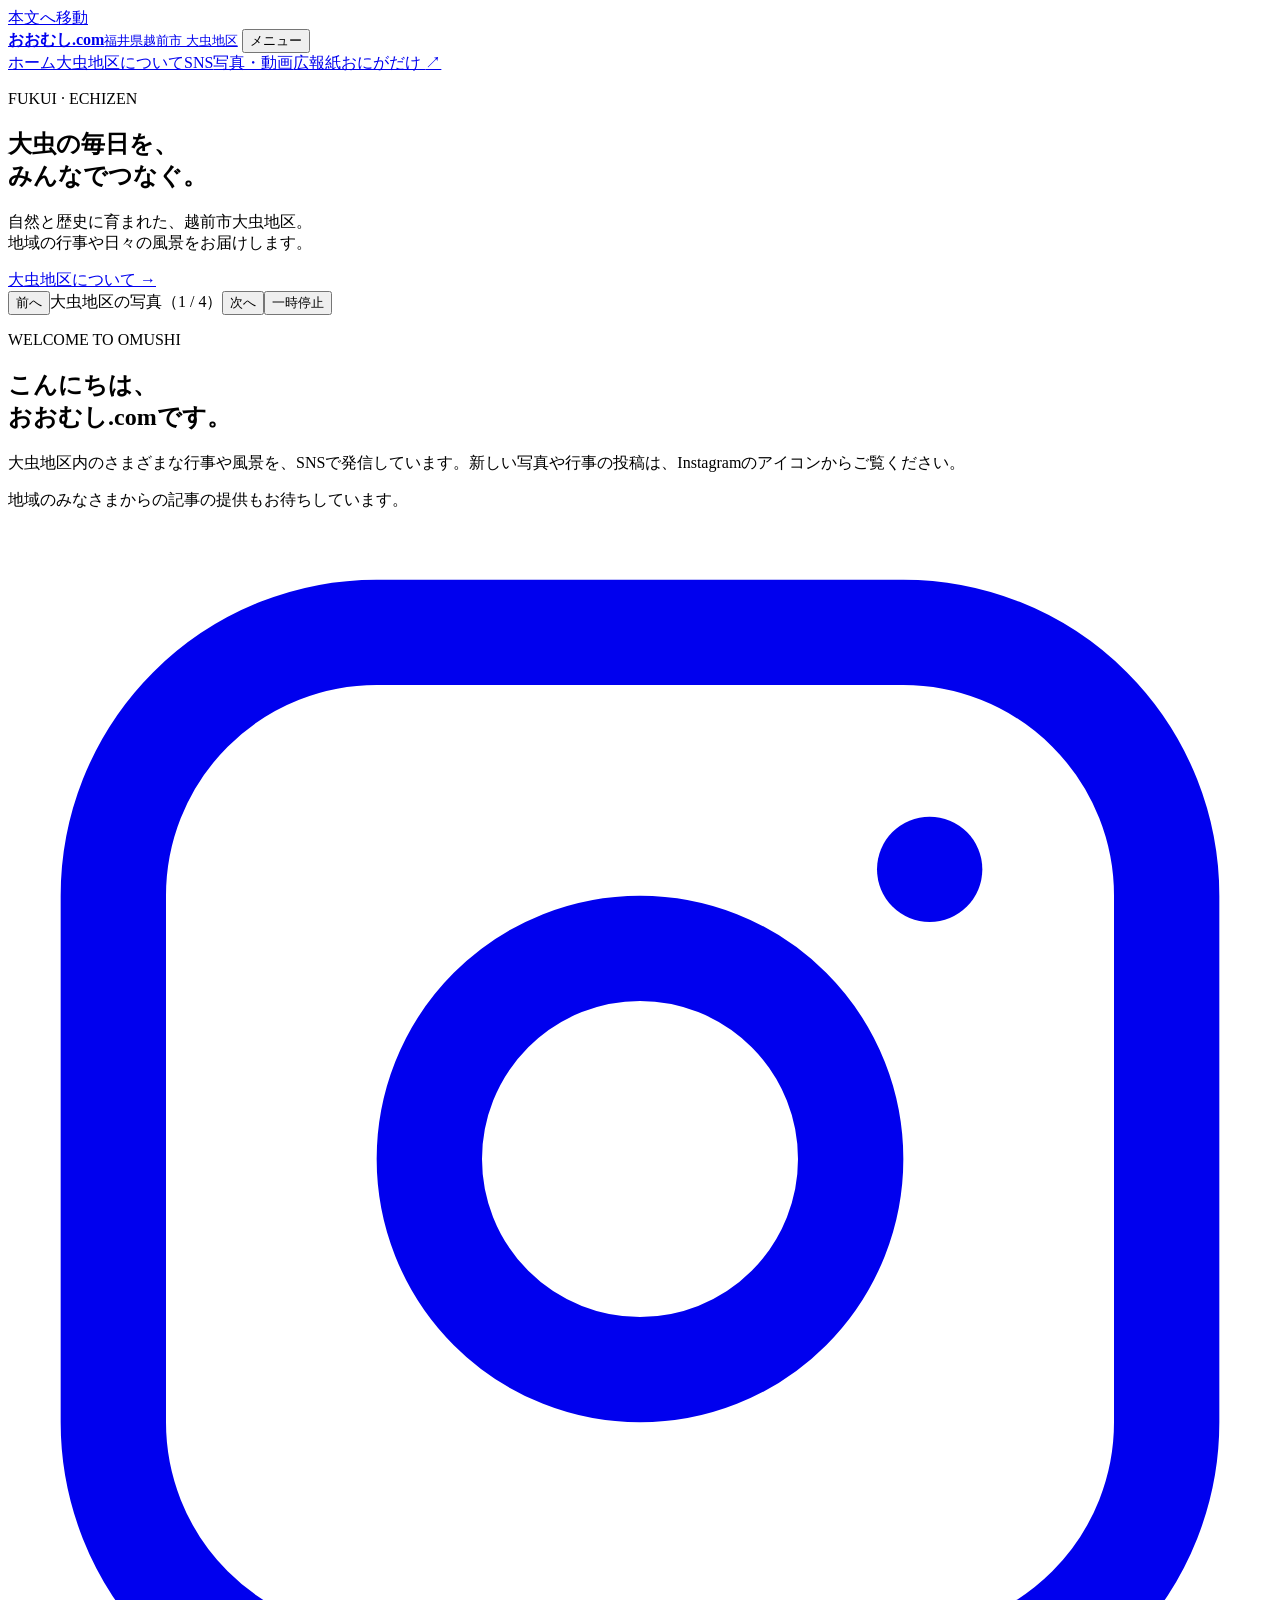
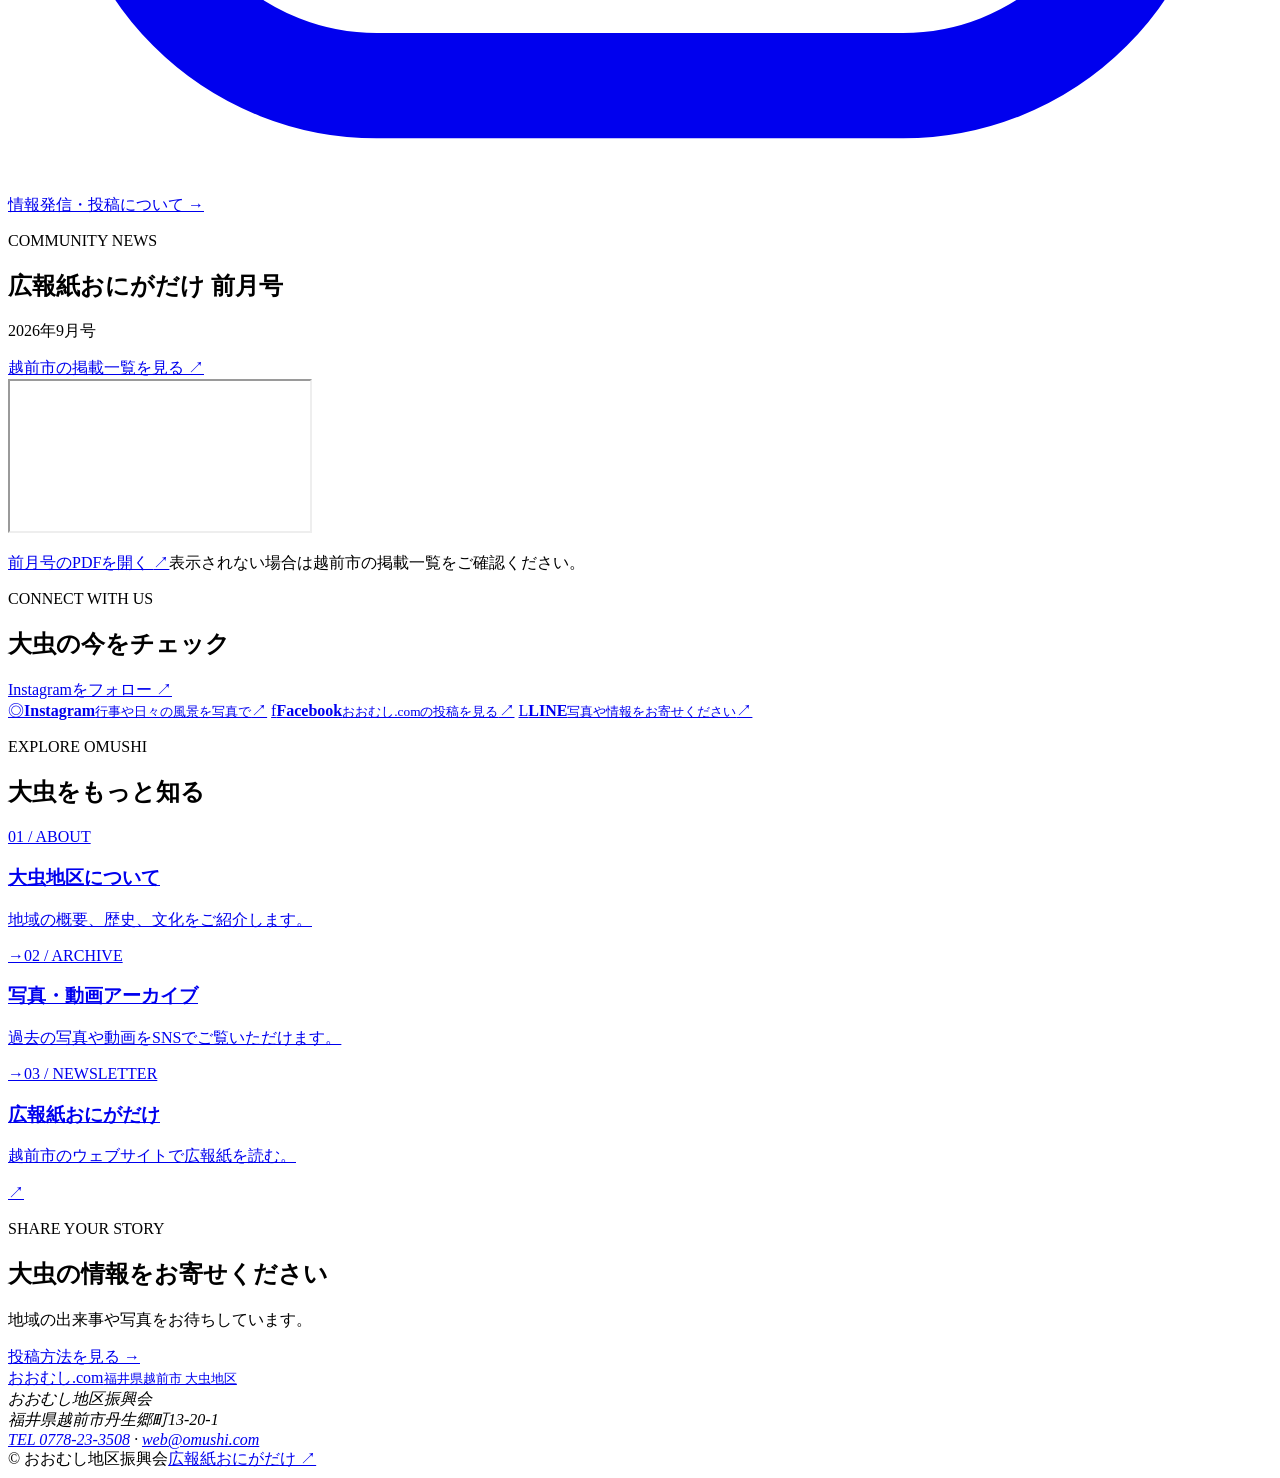
==== index.html @ b3d0c99c "Publish Omushi static website" ====
<!doctype html>
<html lang="ja">
<head>
  <meta charset="utf-8">
  <meta name="viewport" content="width=device-width, initial-scale=1">
  <meta name="description" content="福井県越前市、大虫地区の地域情報をお届けします。">
  <title>おおむし.com｜福井県越前市大虫地区</title>
  <link rel="icon" type="image/png" href="assets/logo.png">
  <link rel="apple-touch-icon" href="assets/logo.png">
  <link rel="stylesheet" href="assets/site.css">
  <script src="assets/site.js" defer></script>
</head>
<body>
  <a class="skip-link" href="#main">本文へ移動</a>
  <header class="site-header">
    <div class="header-inner">
      <a class="brand" href="index.html" aria-label="おおむし.com ホーム"><img class="brand-logo" src="assets/logo.png" alt=""><span><strong>おおむし.com</strong><small>福井県越前市 大虫地区</small></span></a>
      <button class="menu-toggle" aria-expanded="false" aria-controls="site-nav">メニュー</button>
      <nav id="site-nav" class="site-nav" aria-label="メインメニュー">
        <a class="active" aria-current="page" href="index.html">ホーム</a><a href="about.html">大虫地区について</a><a href="sns.html">SNS</a><a href="archive.html">写真・動画</a><a class="nav-external" href="https://www.city.echizen.lg.jp/office/090/030/070/24onigadake.html" target="_blank" rel="noopener">広報紙おにがだけ <span aria-hidden="true">↗</span></a>
      </nav>
    </div>
  </header>
  <main id="main">
    <section class="hero">
      <div class="hero-shade"></div>
      <div class="hero-content"><p class="eyebrow">FUKUI · ECHIZEN</p><h1>大虫の毎日を、<br>みんなでつなぐ。</h1><p>自然と歴史に育まれた、越前市大虫地区。<br>地域の行事や日々の風景をお届けします。</p><a class="button button-light" href="about.html">大虫地区について <span aria-hidden="true">→</span></a></div>
      <div class="hero-controls"><button class="hero-previous" type="button" aria-label="前の写真">前へ</button><span class="hero-caption">大虫地区の写真（1 / 4）</span><button class="hero-next" type="button" aria-label="次の写真">次へ</button><button class="hero-toggle" type="button" aria-label="写真の自動切り替えを一時停止">一時停止</button></div>
    </section>
    <section class="intro wrap" aria-labelledby="intro-title">
      <div><p class="eyebrow green">WELCOME TO OMUSHI</p><h2 id="intro-title">こんにちは、<br>おおむし.comです。</h2></div>
      <div class="intro-copy">
        <p>大虫地区内のさまざまな行事や風景を、SNSで発信しています。新しい写真や行事の投稿は、Instagramのアイコンからご覧ください。</p>
        <p>地域のみなさまからの記事の提供もお待ちしています。</p>
        <div class="intro-actions">
          <a class="instagram-icon-link" href="https://www.instagram.com/omushicom/" target="_blank" rel="noopener" aria-label="おおむし.comのInstagramで最新の投稿を見る（新しいタブ）" title="Instagramで最新の投稿を見る"><svg viewBox="0 0 24 24" aria-hidden="true" focusable="false" fill="none" stroke="currentColor" stroke-width="2" stroke-linecap="round" stroke-linejoin="round"><rect x="2" y="2" width="20" height="20" rx="5"></rect><circle cx="12" cy="12" r="4"></circle><circle cx="17.5" cy="6.5" r="1" fill="currentColor" stroke="none"></circle></svg></a>
          <a class="text-link" href="sns.html">情報発信・投稿について <span aria-hidden="true">→</span></a>
        </div>
      </div>
    </section>
    <section class="newsletter wrap" aria-labelledby="newsletter-title">
      <div class="section-heading"><div><p class="eyebrow green">COMMUNITY NEWS</p><h2 id="newsletter-title">広報紙おにがだけ 前月号</h2><p class="newsletter-issue"><span id="newsletter-issue">2026年9月号</span></p></div><a class="text-link" href="https://www.city.echizen.lg.jp/office/090/030/070/24onigadake.html" target="_blank" rel="noopener">越前市の掲載一覧を見る <span aria-hidden="true">↗</span></a></div>
      <iframe class="newsletter-frame" src="https://www.city.echizen.lg.jp/office/090/030/070/24onigadake_d/fil/217.pdf#view=FitH" title="広報紙おにがだけ 2026年9月号のPDF" loading="lazy"></iframe>
      <p class="newsletter-actions"><a class="button button-green newsletter-link" href="https://www.city.echizen.lg.jp/office/090/030/070/24onigadake_d/fil/217.pdf" target="_blank" rel="noopener">前月号のPDFを開く <span aria-hidden="true">↗</span></a><span>表示されない場合は越前市の掲載一覧をご確認ください。</span></p>
    </section>
    <section class="updates"><div class="wrap"><div class="section-heading"><div><p class="eyebrow green">CONNECT WITH US</p><h2>大虫の今をチェック</h2></div><a class="text-link" href="https://www.instagram.com/omushicom/" target="_blank" rel="noopener">Instagramをフォロー <span aria-hidden="true">↗</span></a></div>
      <div class="social-cards">
        <a class="social-card instagram" href="https://www.instagram.com/omushicom/" target="_blank" rel="noopener"><span class="social-icon">◎</span><span><strong>Instagram</strong><small>行事や日々の風景を写真で</small></span><span class="arrow">↗</span></a>
        <a class="social-card facebook" href="https://www.facebook.com/omushicom/" target="_blank" rel="noopener"><span class="social-icon">f</span><span><strong>Facebook</strong><small>おおむし.comの投稿を見る</small></span><span class="arrow">↗</span></a>
        <a class="social-card line" href="https://lin.ee/4F1cOjH" target="_blank" rel="noopener"><span class="social-icon">L</span><span><strong>LINE</strong><small>写真や情報をお寄せください</small></span><span class="arrow">↗</span></a>
      </div>
    </div></section>
    <section class="explore wrap"><div class="section-heading"><div><p class="eyebrow green">EXPLORE OMUSHI</p><h2>大虫をもっと知る</h2></div></div><div class="link-cards"><a href="about.html" class="link-card"><span class="card-no">01 / ABOUT</span><h3>大虫地区について</h3><p>地域の概要、歴史、文化をご紹介します。</p><span class="card-arrow">→</span></a><a href="archive.html" class="link-card"><span class="card-no">02 / ARCHIVE</span><h3>写真・動画アーカイブ</h3><p>過去の写真や動画をSNSでご覧いただけます。</p><span class="card-arrow">→</span></a><a href="https://www.city.echizen.lg.jp/office/090/030/070/24onigadake.html" target="_blank" rel="noopener" class="link-card"><span class="card-no">03 / NEWSLETTER</span><h3>広報紙おにがだけ</h3><p>越前市のウェブサイトで広報紙を読む。</p><span class="card-arrow">↗</span></a></div></section>
    <section class="contact-band"><div class="wrap contact-inner"><div><p class="eyebrow">SHARE YOUR STORY</p><h2>大虫の情報をお寄せください</h2><p>地域の出来事や写真をお待ちしています。</p></div><a class="button button-light" href="sns.html">投稿方法を見る <span aria-hidden="true">→</span></a></div></section>
  </main>
  <footer class="site-footer"><div class="wrap footer-inner"><a class="footer-brand" href="index.html">おおむし.com<small>福井県越前市 大虫地区</small></a><address>おおむし地区振興会<br>福井県越前市丹生郷町13-20-1<br><a href="tel:0778233508">TEL 0778-23-3508</a> · <a href="mailto:web@omushi.com">web@omushi.com</a></address></div><div class="wrap footer-bottom"><span>© おおむし地区振興会</span><a href="https://www.city.echizen.lg.jp/office/090/030/070/24onigadake.html" target="_blank" rel="noopener">広報紙おにがだけ ↗</a></div></footer>
</body>
</html>
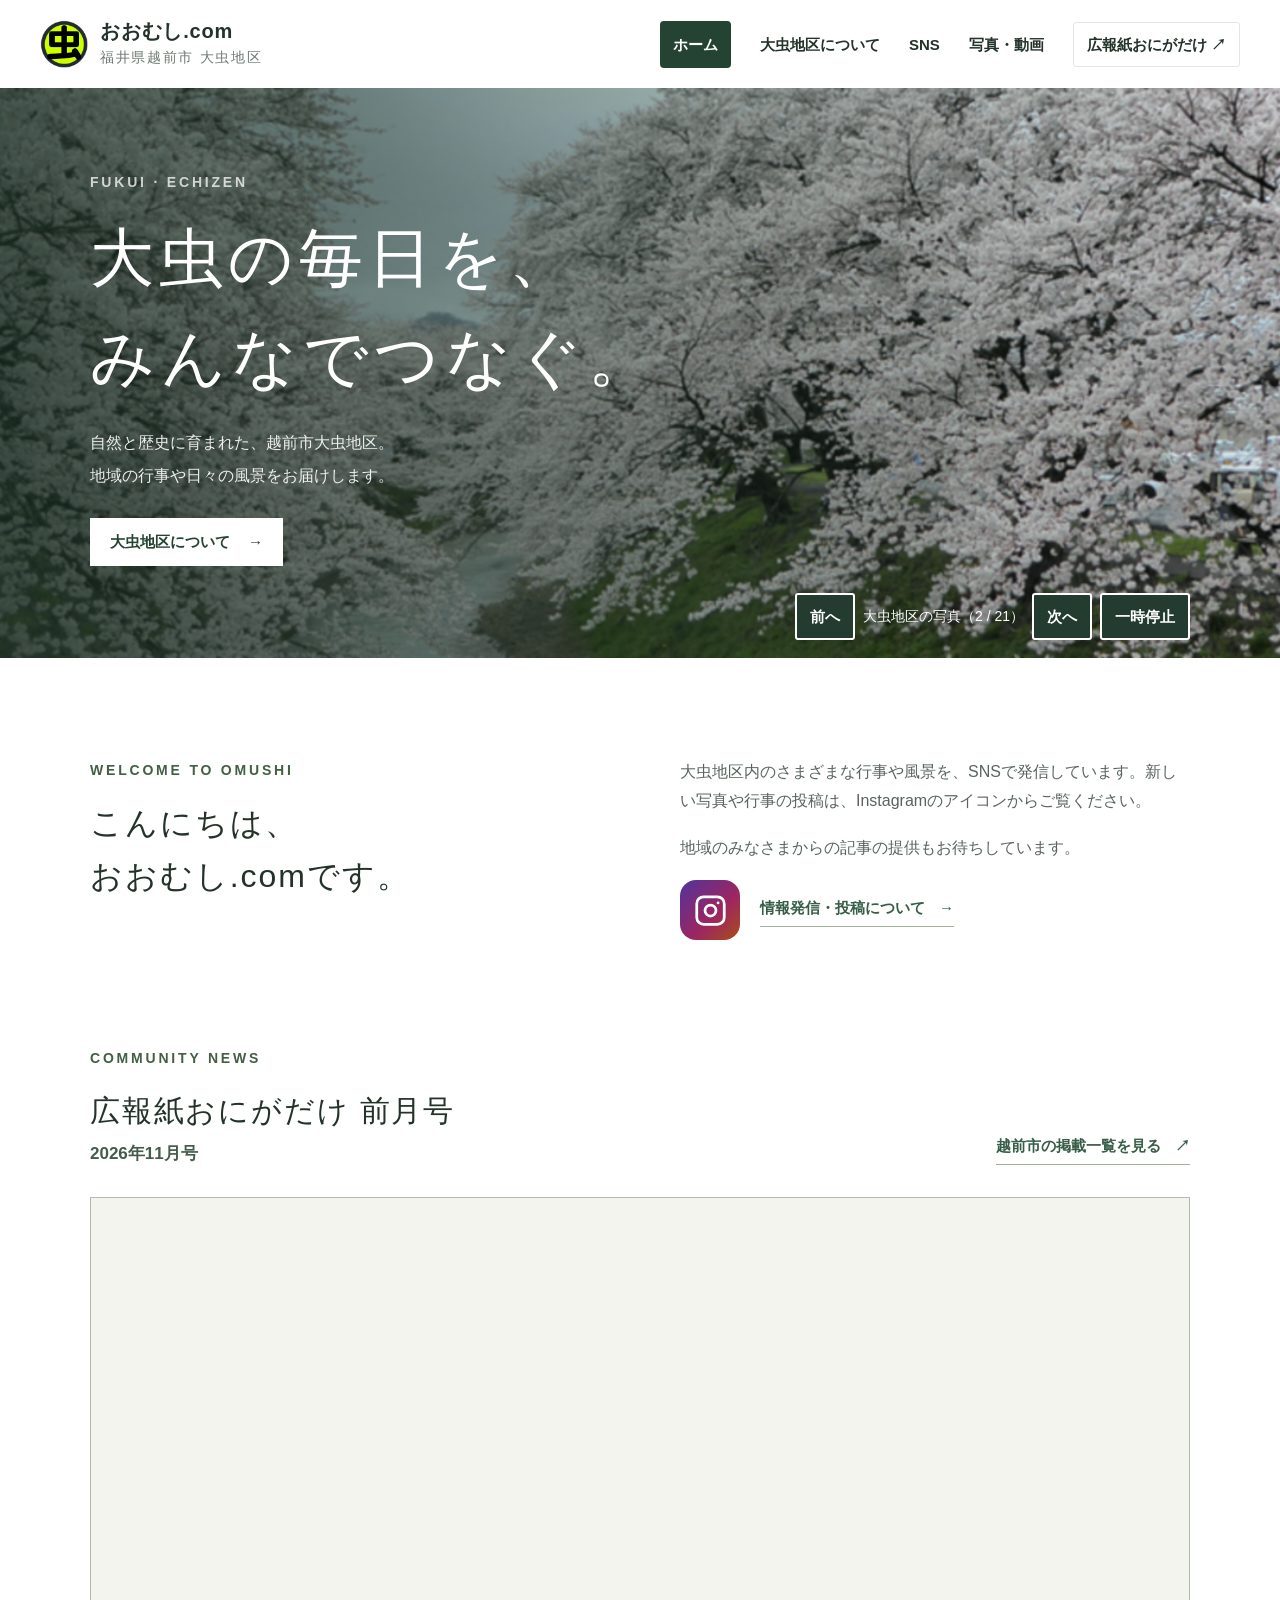
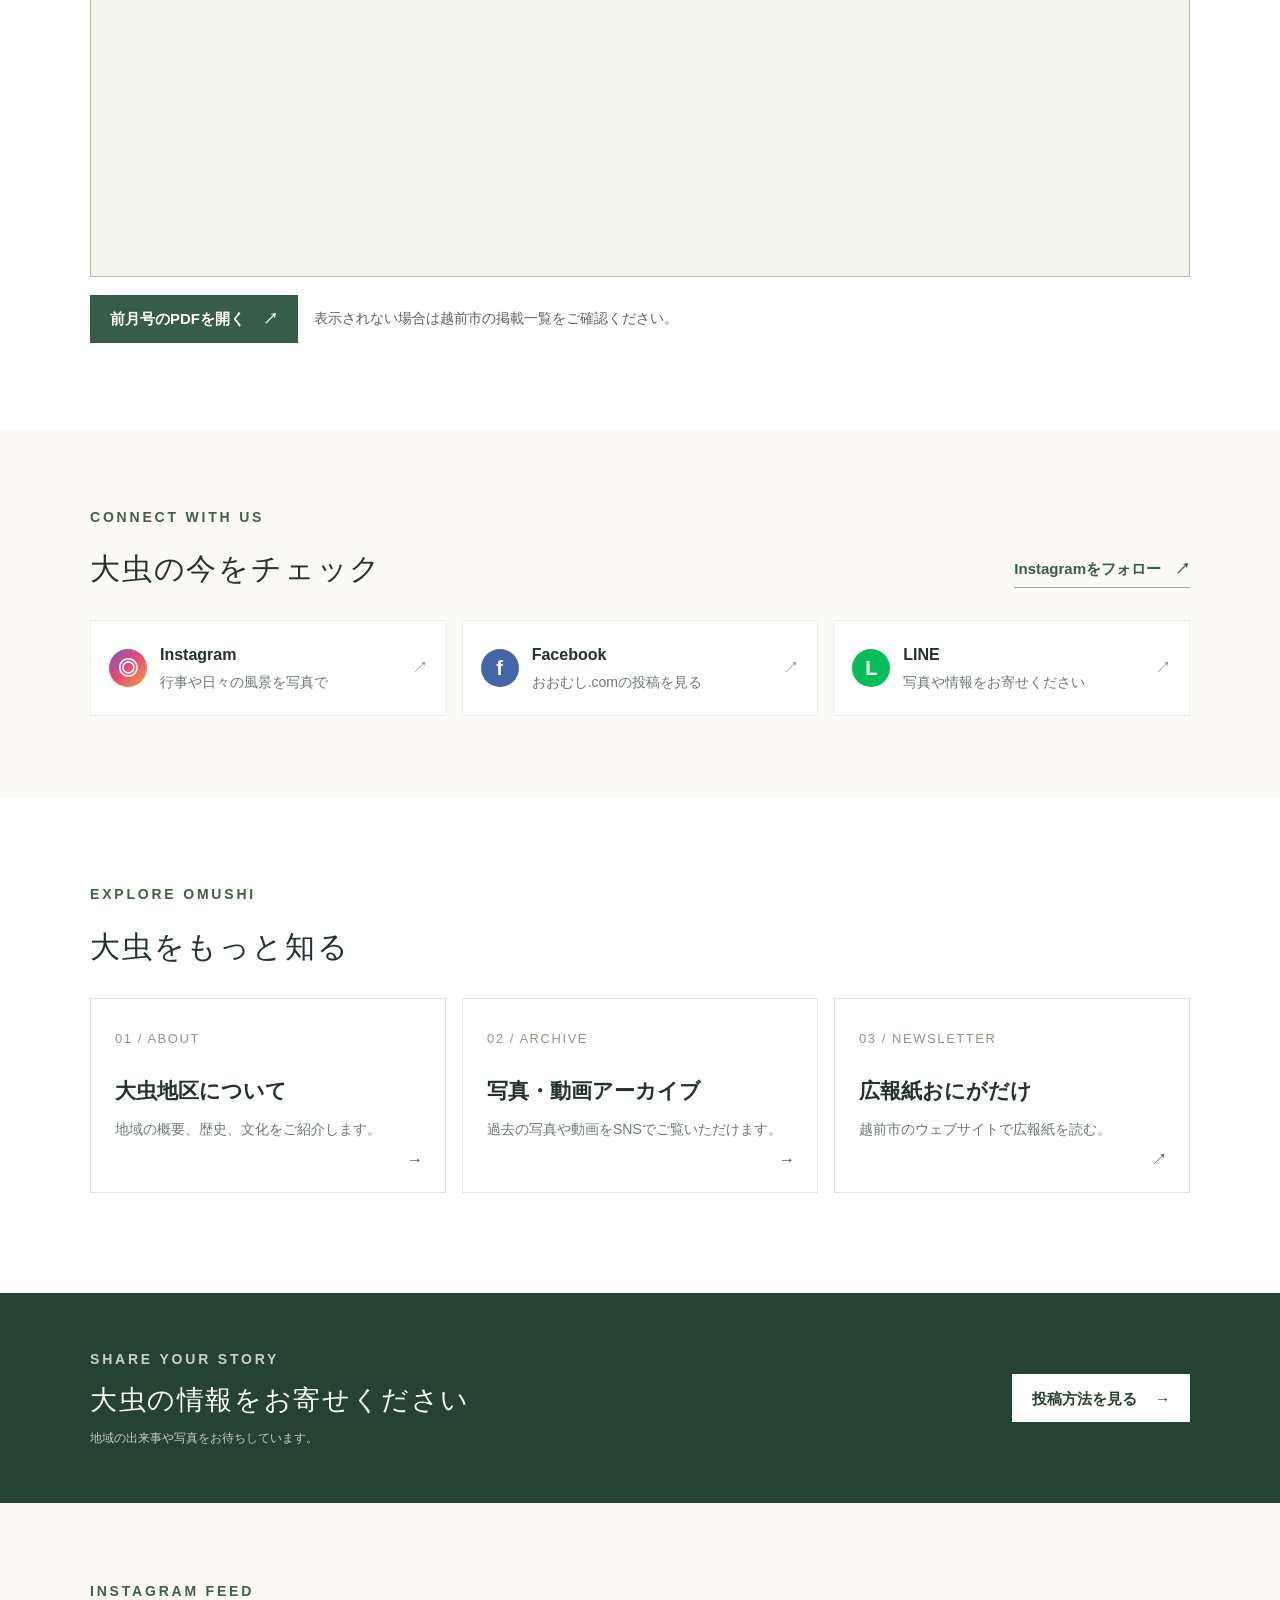
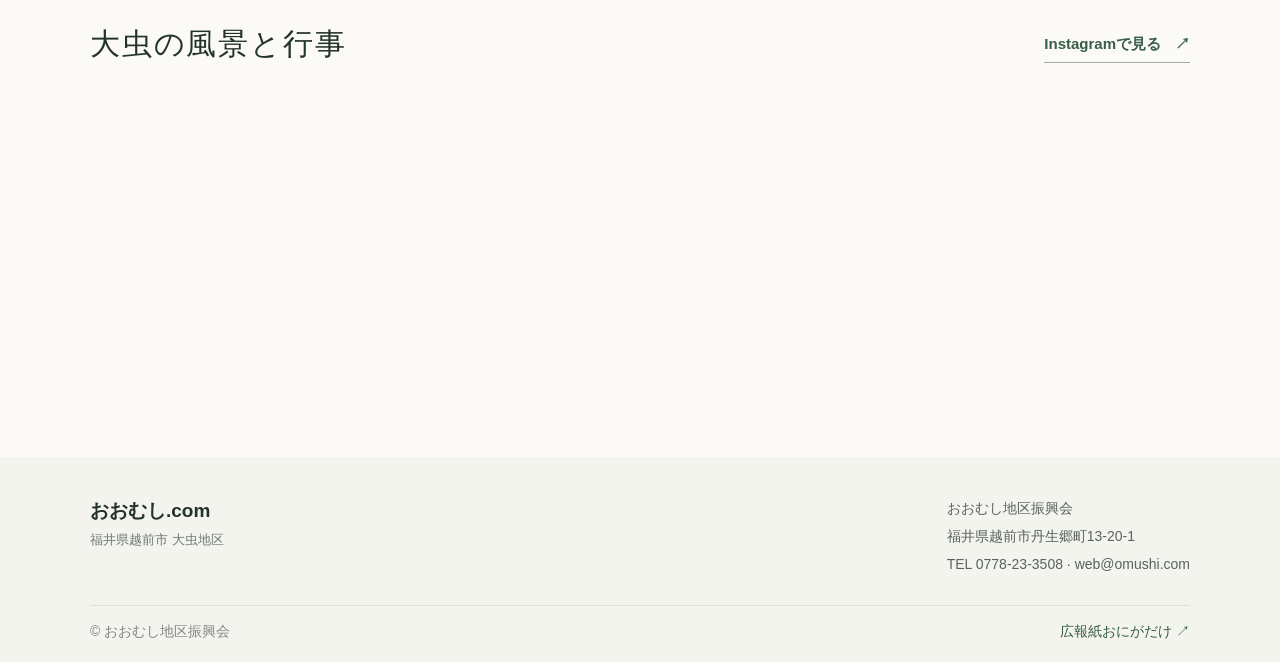
==== commit d36dff71: "Add Elfsight Instagram feed to home and SNS pages" ====
--- a/index.html
+++ b/index.html
@@ -52,8 +52,10 @@
     </div></section>
     <section class="explore wrap"><div class="section-heading"><div><p class="eyebrow green">EXPLORE OMUSHI</p><h2>大虫をもっと知る</h2></div></div><div class="link-cards"><a href="about.html" class="link-card"><span class="card-no">01 / ABOUT</span><h3>大虫地区について</h3><p>地域の概要、歴史、文化をご紹介します。</p><span class="card-arrow">→</span></a><a href="archive.html" class="link-card"><span class="card-no">02 / ARCHIVE</span><h3>写真・動画アーカイブ</h3><p>過去の写真や動画をSNSでご覧いただけます。</p><span class="card-arrow">→</span></a><a href="https://www.city.echizen.lg.jp/office/090/030/070/24onigadake.html" target="_blank" rel="noopener" class="link-card"><span class="card-no">03 / NEWSLETTER</span><h3>広報紙おにがだけ</h3><p>越前市のウェブサイトで広報紙を読む。</p><span class="card-arrow">↗</span></a></div></section>
     <section class="contact-band"><div class="wrap contact-inner"><div><p class="eyebrow">SHARE YOUR STORY</p><h2>大虫の情報をお寄せください</h2><p>地域の出来事や写真をお待ちしています。</p></div><a class="button button-light" href="sns.html">投稿方法を見る <span aria-hidden="true">→</span></a></div></section>
+    <section class="instagram-feed-section" aria-labelledby="instagram-feed-title"><div class="wrap"><div class="section-heading"><div><p class="eyebrow green">INSTAGRAM FEED</p><h2 id="instagram-feed-title">大虫の風景と行事</h2></div><a class="text-link" href="https://www.instagram.com/omushicom/" target="_blank" rel="noopener">Instagramで見る <span aria-hidden="true">↗</span></a></div><div class="elfsight-app-97fdea5d-0c5b-45b3-a635-261158f503de" data-elfsight-app-lazy></div></div></section>
   </main>
   <footer class="site-footer"><div class="wrap footer-inner"><a class="footer-brand" href="index.html">おおむし.com<small>福井県越前市 大虫地区</small></a><address>おおむし地区振興会<br>福井県越前市丹生郷町13-20-1<br><a href="tel:0778233508">TEL 0778-23-3508</a> · <a href="mailto:web@omushi.com">web@omushi.com</a></address></div><div class="wrap footer-bottom"><span>© おおむし地区振興会</span><a href="https://www.city.echizen.lg.jp/office/090/030/070/24onigadake.html" target="_blank" rel="noopener">広報紙おにがだけ ↗</a></div></footer>
+<script src="https://elfsightcdn.com/platform.js" async></script>
 </body>
 </html>
 
--- a/assets/site.css
+++ b/assets/site.css
@@ -0,0 +1,77 @@
+:root{--ink:#27352e;--muted:#6d7971;--green:#365d47;--green-dark:#254332;--paper:#fbfaf6;--line:#e4e6de;--serif:'Noto Sans JP','Yu Gothic',sans-serif;--sans:'Noto Sans JP',sans-serif}*{box-sizing:border-box}html{scroll-behavior:smooth}body{margin:0;color:var(--ink);background:#fff;font-family:var(--sans);font-size:15px;line-height:1.9}a{color:inherit;text-decoration:none}a:hover{color:var(--green)}.wrap{width:min(1100px,calc(100% - 48px));margin-inline:auto}.skip-link{position:absolute;left:12px;top:-60px;padding:8px 16px;background:white;z-index:99}.skip-link:focus{top:12px}.site-header{height:88px;background:#fff;position:relative;z-index:5}.header-inner{width:min(1200px,calc(100% - 48px));height:100%;margin:auto;display:flex;align-items:center;justify-content:space-between}.brand{display:flex;align-items:center;gap:12px}.brand-mark{display:grid;place-items:center;width:43px;height:43px;border-radius:50%;background:var(--green);color:white;font-family:var(--serif);font-size:20px}.brand strong{display:block;font-family:var(--serif);font-size:20px;line-height:1.4;letter-spacing:.04em}.brand small{display:block;color:var(--muted);font-size:10px;letter-spacing:.12em}.site-nav{display:flex;align-items:center;gap:29px;font-size:12px;font-weight:600}.site-nav a{position:relative;padding:10px 0}.site-nav a.active{color:var(--green)}.site-nav a.active:after{position:absolute;bottom:3px;left:0;width:18px;height:2px;background:#8ca27e;content:''}.site-nav .nav-external{padding:8px 13px;border:1px solid var(--line);border-radius:3px}.menu-toggle{display:none}.hero{min-height:570px;position:relative;display:flex;align-items:center;background:#53664b url('banner-01.jpg') center 48%/cover no-repeat;color:#fff}.hero-shade{position:absolute;inset:0;background:linear-gradient(90deg,rgba(27,47,35,.77),rgba(30,50,37,.36) 58%,rgba(30,50,37,.08))}.hero-content{position:relative;width:min(1100px,calc(100% - 48px));margin:auto;padding:64px 0 74px}.eyebrow{margin:0 0 14px;font-size:10px;letter-spacing:.2em;font-weight:700;color:rgba(255,255,255,.75)}.eyebrow.green{color:#7b9277}.hero h1{margin:0 0 18px;font-family:var(--serif);font-size:clamp(40px,5.2vw,64px);line-height:1.55;letter-spacing:.08em;font-weight:500}.hero-content>p:not(.eyebrow){font-size:14px;line-height:2.1;color:rgba(255,255,255,.9);margin:0 0 25px}.button{display:inline-flex;align-items:center;justify-content:center;gap:18px;min-height:48px;padding:10px 20px;font-size:12px;font-weight:600;transition:.2s}.button:hover{transform:translateY(-2px)}.button-light{background:#fff;color:var(--green-dark)}.hero-caption{position:absolute;right:max(24px,calc((100vw - 1100px)/2));bottom:18px;font-size:10px;color:rgba(255,255,255,.78)}.intro{display:grid;grid-template-columns:1fr 1fr;gap:80px;padding-block:100px}.intro h2,.section-heading h2,.contact-inner h2{margin:0;font-family:var(--serif);font-size:32px;line-height:1.65;font-weight:500;letter-spacing:.06em}.intro-copy{align-self:end;padding-bottom:6px;color:#59645d;font-size:14px}.intro-copy p{margin:0 0 18px}.text-link{display:inline-flex;align-items:center;gap:14px;border-bottom:1px solid #a4b09e;padding-bottom:5px;color:var(--green);font-size:12px;font-weight:600}.updates{padding:76px 0 82px;background:var(--paper)}.section-heading{display:flex;justify-content:space-between;align-items:end;margin-bottom:27px}.section-heading h2{font-size:27px}.section-heading .text-link{margin-bottom:5px}.social-cards{display:grid;grid-template-columns:repeat(3,1fr);gap:15px}.social-card{display:flex;align-items:center;gap:13px;background:#fff;border:1px solid #eceee8;padding:20px 18px;min-height:90px}.social-icon{display:grid;place-items:center;flex:0 0 38px;height:38px;border-radius:50%;color:#fff;font-weight:700;font-size:20px}.instagram .social-icon,.instagram-icon{background:linear-gradient(135deg,#8256bd,#e34c73,#f7a342)}.facebook .social-icon,.facebook-icon{background:#4267a9}.line .social-icon,.line-icon{background:#06bd59}.social-card strong,.social-card small{display:block}.social-card strong{font-size:13px}.social-card small{font-size:10px;color:var(--muted)}.social-card .arrow{margin-left:auto;color:#81907e}.explore{padding-block:84px 100px}.link-cards{display:grid;grid-template-columns:repeat(3,1fr);gap:16px}.link-card{position:relative;min-height:195px;padding:25px 24px;border:1px solid var(--line);transition:.2s}.link-card:hover{border-color:#9eae98;transform:translateY(-3px)}.card-no{font-size:9px;color:#8a9b84;letter-spacing:.12em}.link-card h3{font-family:var(--serif);font-size:18px;font-weight:600;margin:19px 0 7px}.link-card p{color:var(--muted);font-size:11px;margin:0}.card-arrow{position:absolute;right:22px;bottom:17px;color:var(--green)}.contact-band{background:var(--green-dark);color:white;padding:54px 0}.contact-inner{display:flex;justify-content:space-between;align-items:center}.contact-inner .eyebrow{margin-bottom:6px}.contact-inner h2{font-size:23px}.contact-inner p:not(.eyebrow){margin:5px 0 0;color:rgba(255,255,255,.73);font-size:12px}.site-footer{background:#f4f4ef;padding:37px 0 18px}.footer-inner{display:flex;justify-content:space-between;align-items:flex-start;padding-bottom:27px}.footer-brand{font-family:var(--serif);font-weight:700;font-size:19px}.footer-brand small{display:block;font-family:var(--sans);font-size:10px;font-weight:400;color:var(--muted)}address{font-style:normal;font-size:11px;line-height:2;color:#58635b}.footer-bottom{display:flex;justify-content:space-between;padding-top:13px;border-top:1px solid #dfe2d9;color:#818880;font-size:10px}.footer-bottom a{color:var(--green)}.page-hero{padding:73px 0 66px;background:var(--paper)}.page-hero h1{font-family:var(--serif);font-size:38px;line-height:1.5;font-weight:500;letter-spacing:.06em;margin:0 0 6px}.page-hero p:last-child{margin:0;color:var(--muted);font-size:13px}.page-layout{display:grid;grid-template-columns:minmax(0,730px) 260px;gap:72px;padding-block:68px 100px}.article-section{margin-bottom:62px}.article-section:last-child{margin-bottom:0}.article-section h2{margin:0 0 18px;font-family:var(--serif);font-size:25px;font-weight:600}.article-section>p{font-size:14px;color:#535f57;margin:0 0 16px}.note{margin:24px 0;padding:18px 21px;background:var(--paper);border-left:3px solid #9bad92}.note strong{font-size:12px}.note p{margin:5px 0 0;color:#5f6a62;font-size:12px}.document-list{margin-top:22px;border-top:1px solid var(--line)}.document-list>a,.social-list>a{display:flex;align-items:center;justify-content:space-between;gap:20px;padding:15px 8px;border-bottom:1px solid var(--line)}.document-list small,.document-list strong,.social-list small,.social-list strong{display:block}.document-list small{font-size:9px;color:#89958a;letter-spacing:.08em}.document-list strong{font-size:13px;font-weight:500}.document-list>a>span:last-child{color:var(--green)}.small-note{font-size:10px!important;color:#8a928c!important}.map-link{display:flex;justify-content:space-between;max-width:420px;padding:15px 5px;border-block:1px solid var(--line);font-size:13px;color:var(--green)}.side-card{align-self:start;padding:23px;background:var(--paper)}.side-card h2{margin:0 0 12px;font-family:var(--serif);font-size:18px;font-weight:600}.side-card>p:not(.eyebrow){font-size:11px;color:var(--muted)}.side-card>a{display:flex;justify-content:space-between;border-top:1px solid #e5e8e0;padding:10px 0;font-size:11px}.social-list{margin-top:25px;border-top:1px solid var(--line)}.social-list>a{justify-content:flex-start;padding-block:17px}.social-list .social-icon{font-style:normal}.social-list>a>span:nth-child(2){flex:1}.social-list strong{font-size:13px}.social-list small{font-size:10px;color:var(--muted)}.social-list>a>span:last-child{color:var(--green)}.contact-actions{display:flex;flex-wrap:wrap;gap:11px;margin:23px 0 12px}.button-green{background:var(--green);color:white}.button-green:hover{color:white;background:var(--green-dark)}.button-outline{border:1px solid #cbd3c7;color:var(--green)}.archive-content{padding-block:61px 95px}.archive-intro{max-width:720px}.archive-intro>p{margin:0;color:#59645d;font-size:14px}.archive-panels{display:grid;grid-template-columns:1fr 1fr;gap:18px;margin-top:39px}.archive-panel{display:flex;min-height:230px;flex-direction:column;justify-content:end;padding:25px;color:white;background:#52654c}.archive-panel:hover{color:white;filter:brightness(1.08)}.photo-panel{background:linear-gradient(0deg,rgba(26,43,32,.84),rgba(26,43,32,.05)),url('banner-03.jpg') center/cover}.video-panel{background:linear-gradient(0deg,rgba(26,43,32,.84),rgba(26,43,32,.12)),url('banner-04.jpg') 75% center/cover}.archive-panel .eyebrow{margin-bottom:5px}.archive-panel strong{font-family:var(--serif);font-size:25px}.archive-panel>span:last-child{font-size:11px;color:rgba(255,255,255,.82)}.archive-content>.small-note{margin-top:20px}
+@media(max-width:800px){.site-header{height:76px}.header-inner{width:calc(100% - 34px)}.menu-toggle{display:block;border:1px solid var(--line);background:white;padding:7px 11px;color:var(--ink);font-family:var(--sans);font-size:11px}.site-nav{display:none;position:absolute;top:76px;left:0;right:0;flex-direction:column;align-items:stretch;gap:0;padding:8px 24px 18px;background:white;border-top:1px solid var(--line);box-shadow:0 8px 16px #1f322017}.site-nav.open{display:flex}.site-nav a{padding:9px 0}.site-nav a.active:after{display:none}.site-nav .nav-external{border:0;padding:9px 0}.hero{min-height:510px;background-position:57% center}.hero-content{width:calc(100% - 44px)}.hero h1{font-size:44px}.intro{grid-template-columns:1fr;gap:22px;padding-block:68px}.intro h2{font-size:28px}.intro-copy{max-width:540px}.updates{padding:60px 0}.section-heading{align-items:start;gap:12px}.section-heading h2{font-size:23px}.social-cards{grid-template-columns:1fr}.social-card{min-height:76px}.link-cards{grid-template-columns:1fr}.link-card{min-height:165px}.explore{padding-block:64px}.contact-inner{gap:25px}.page-layout{grid-template-columns:1fr;gap:38px;padding-block:48px 70px}.side-card{max-width:none}.page-hero{padding:55px 0 48px}.page-hero h1{font-size:31px}.archive-content{padding-block:42px 70px}}
+@media(max-width:520px){.wrap{width:calc(100% - 38px)}.brand-mark{width:39px;height:39px}.brand strong{font-size:18px}.brand small{font-size:9px}.hero{min-height:490px}.hero-content{width:calc(100% - 38px)}.hero h1{font-size:39px}.hero-content>p:not(.eyebrow){font-size:12px}.section-heading{display:block}.section-heading .text-link{margin-top:15px}.contact-inner{display:block}.contact-inner .button{margin-top:19px}.footer-inner{display:block}.footer-inner address{margin-top:20px}.footer-bottom{gap:15px}.page-hero h1{font-size:28px}.archive-panels{grid-template-columns:1fr}.archive-panel{min-height:190px}.contact-actions{align-items:stretch}.contact-actions .button{flex:1}}
+
+
+/* Accessibility, original assets, and photos */
+:root{--serif:'Noto Sans JP','Yu Gothic',Meiryo,sans-serif;--sans:'Noto Sans JP','Yu Gothic',Meiryo,sans-serif}
+body{font-size:16px;line-height:1.8;color:#24332a}
+.brand-logo{display:block;width:48px;height:48px;object-fit:contain}
+.brand-mark{display:none}
+.site-nav{font-size:15px}
+.site-nav a.active{padding-inline:13px;border-radius:4px;background:var(--green-dark);color:#fff}
+.site-nav a.active:hover{color:#fff}
+.site-nav a.active::after{display:none}
+.brand small,.eyebrow,.hero-caption,.card-no,.footer-bottom,.document-list small{font-size:12px}
+.eyebrow.green{color:#426044}
+.hero-content>p:not(.eyebrow),.intro-copy,.article-section>p,.page-hero p:last-child,.archive-intro>p{font-size:16px}
+.text-link,.map-link{font-size:15px}
+.section-heading h2{font-size:30px}
+.social-card strong,.document-list strong,.social-list strong{font-size:16px}
+.social-card small,.social-list small,.link-card p,.note p{font-size:14px}
+.card-no,.small-note{font-size:13px!important}
+.footer-brand small{font-size:13px}
+address{font-size:14px}
+.footer-bottom{font-size:12px}
+.page-hero h1{font-size:40px}
+.article-section h2{font-size:28px}
+.side-card h2{font-size:21px}
+.side-card>p:not(.eyebrow),.side-card>a{font-size:15px}
+.link-card h3{font-size:21px}
+.contact-inner h2{font-size:27px}
+.button{font-size:15px}
+.intro-actions{display:flex;align-items:center;flex-wrap:wrap;gap:20px}
+.instagram-icon-link{display:grid;place-items:center;flex:0 0 60px;width:60px;height:60px;border-radius:16px;background:linear-gradient(135deg,#50349c,#9c2562 58%,#a94d18);color:#fff;transition:transform .2s,filter .2s}
+.instagram-icon-link svg{width:33px;height:33px}
+.instagram-icon-link:hover{color:#fff;filter:brightness(.9);transform:translateY(-2px)}
+.newsletter{padding-bottom:86px}
+.newsletter-issue{margin:4px 0 0;color:#455b4b;font-size:17px;font-weight:600}
+.newsletter-frame{display:block;width:100%;height:680px;border:1px solid #aebbad;background:#f4f4ef}
+.newsletter-actions{display:flex;align-items:center;flex-wrap:wrap;gap:16px;margin:18px 0 0;font-size:14px;color:#59645d}
+.population-stats{display:grid;grid-template-columns:repeat(4,minmax(0,1fr));gap:12px;margin:24px 0 18px}
+.population-stats>div{padding:17px 14px;background:var(--paper);border:1px solid var(--line)}
+.population-stats dt{font-size:16px;font-weight:600}
+.population-stats dd{margin:4px 0 0;color:var(--green-dark);font-size:clamp(23px,3vw,29px);font-weight:700;line-height:1.4;white-space:nowrap}
+.population-stats dd small{font-size:15px;font-weight:400}
+.population-section .small-note a{color:var(--green);text-decoration:underline;text-underline-offset:3px}
+.hero-controls{position:absolute;right:max(24px,calc((100vw - 1100px)/2));bottom:18px;display:flex;align-items:center;gap:8px;z-index:1}
+.hero-controls .hero-caption{position:static;color:#fff}
+.hero-controls button{min-height:44px;padding:8px 13px;border:2px solid #fff;border-radius:3px;background:#243b2f;color:#fff;font:inherit;font-size:15px;font-weight:600;cursor:pointer}
+.hero-controls button:hover,.hero-controls button:focus-visible{background:#fff;color:#243b2f}
+.map-frame{width:100%;height:360px;margin:20px 0 8px;border:1px solid #9aa99b}
+.map-frame iframe{width:100%;height:100%;border:0}
+.social-embeds{max-width:100%}
+.instagram-feed-section{padding:76px 0 82px;background:var(--paper)}
+.instagram-feed-section .elfsight-app-97fdea5d-0c5b-45b3-a635-261158f503de,.sns-feed-widget .elfsight-app-97fdea5d-0c5b-45b3-a635-261158f503de{min-height:280px}
+.sns-feed-widget{margin-top:24px}
+.sns-facebook-feed{margin-top:40px}
+.sns-feed-widget h3,.sns-facebook-feed h3{font-size:19px;margin:0 0 12px}
+.sns-feed-widget .text-link,.sns-facebook-feed .text-link{margin-top:14px}
+.embed-grid{display:grid;grid-template-columns:repeat(2,minmax(0,1fr));gap:24px;margin-top:24px}
+.embed-grid h3{font-size:19px;margin:0 0 12px}
+.instagram-media{width:100%!important;min-width:0!important;max-width:540px!important;margin:0 0 16px!important}
+.facebook-embed{display:block;width:100%;max-width:340px;height:600px;margin-bottom:14px;border:1px solid #b6c2b6}
+:focus-visible{outline:3px solid #a05a00;outline-offset:3px}
+@media(max-width:800px){.brand-logo{width:42px;height:42px}.site-nav{font-size:16px}.newsletter{padding-bottom:64px}.newsletter-frame{height:560px}.page-layout{grid-template-columns:1fr}.page-hero h1{font-size:34px}.section-heading h2{font-size:26px}.embed-grid{grid-template-columns:1fr}.map-frame{height:320px}}
+@media(max-width:520px){.wrap{width:calc(100% - 38px)}.hero{background-position:57% center}.hero-content{width:calc(100% - 38px);padding-bottom:125px}.hero h1{font-size:36px}.hero-controls{right:19px;left:19px;justify-content:flex-end;flex-wrap:wrap}.hero-controls .hero-caption{flex:1 0 100%;text-align:right}.newsletter-frame{height:460px}.contact-actions .button{min-height:48px}.map-frame{height:280px}.footer-inner address{font-size:14px}}
+@media(max-width:520px){.population-stats{grid-template-columns:repeat(2,minmax(0,1fr))}}
+@media(prefers-reduced-motion:reduce){html{scroll-behavior:auto}*,*::before,*::after{animation-duration:.01ms!important;animation-iteration-count:1!important;transition-duration:.01ms!important}}
+
+small,.brand small,.eyebrow,.hero-caption,.card-no,.footer-bottom,.document-list small,.archive-panel>span:last-child,.menu-toggle{font-size:14px}
+
+.small-note{font-size:14px!important}
+
+
+
+
+
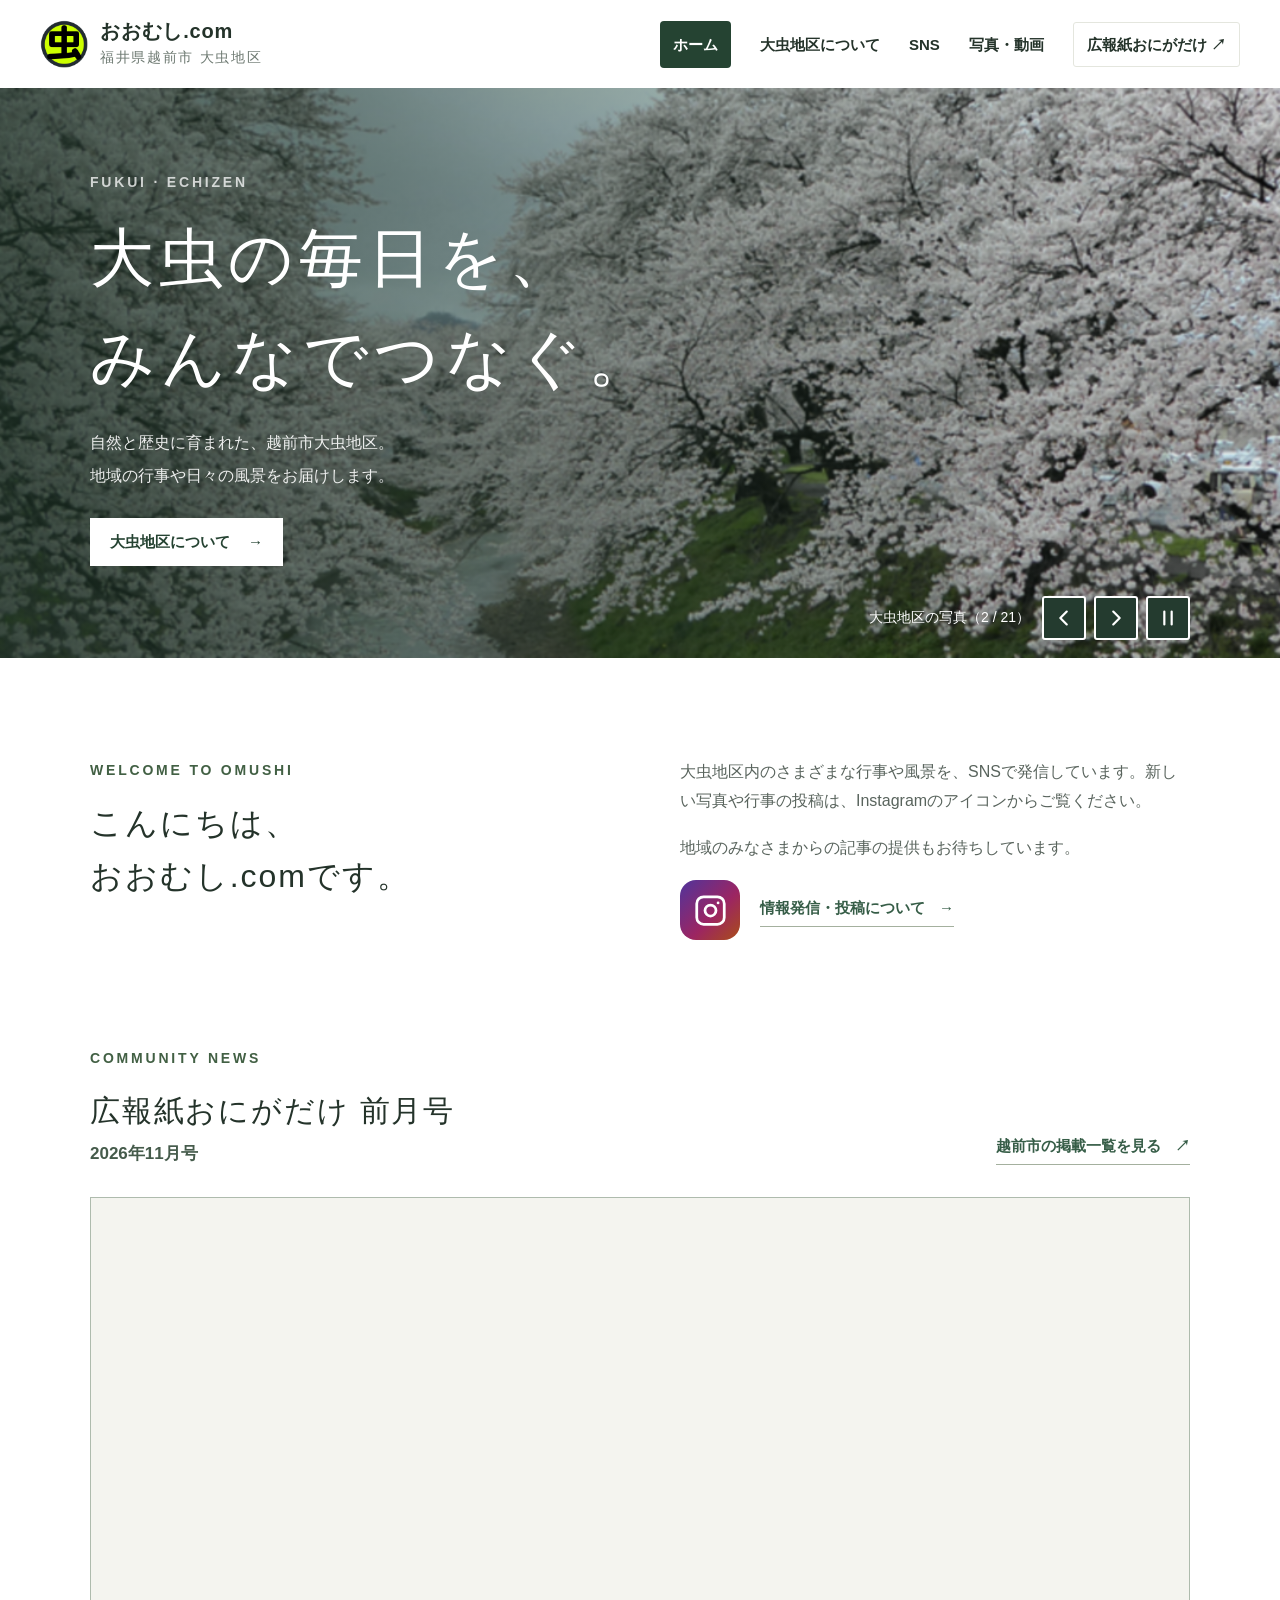
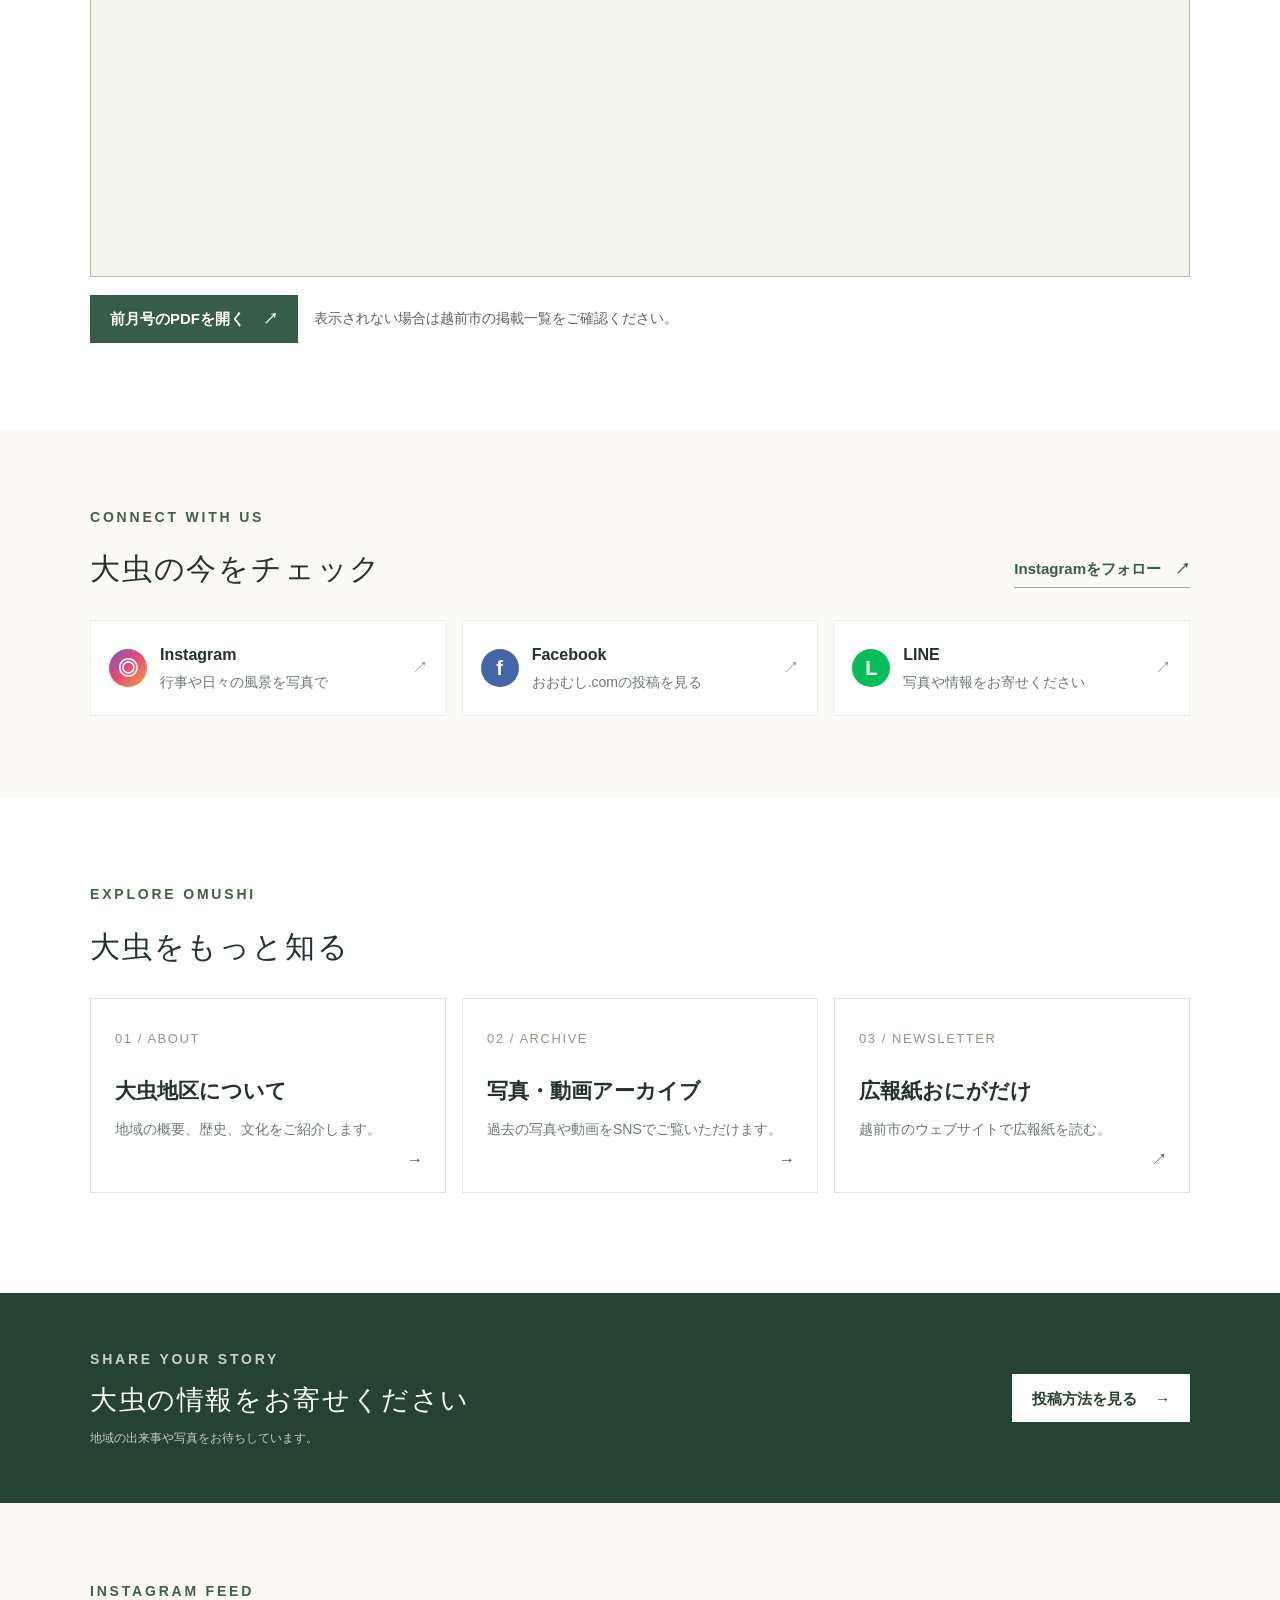
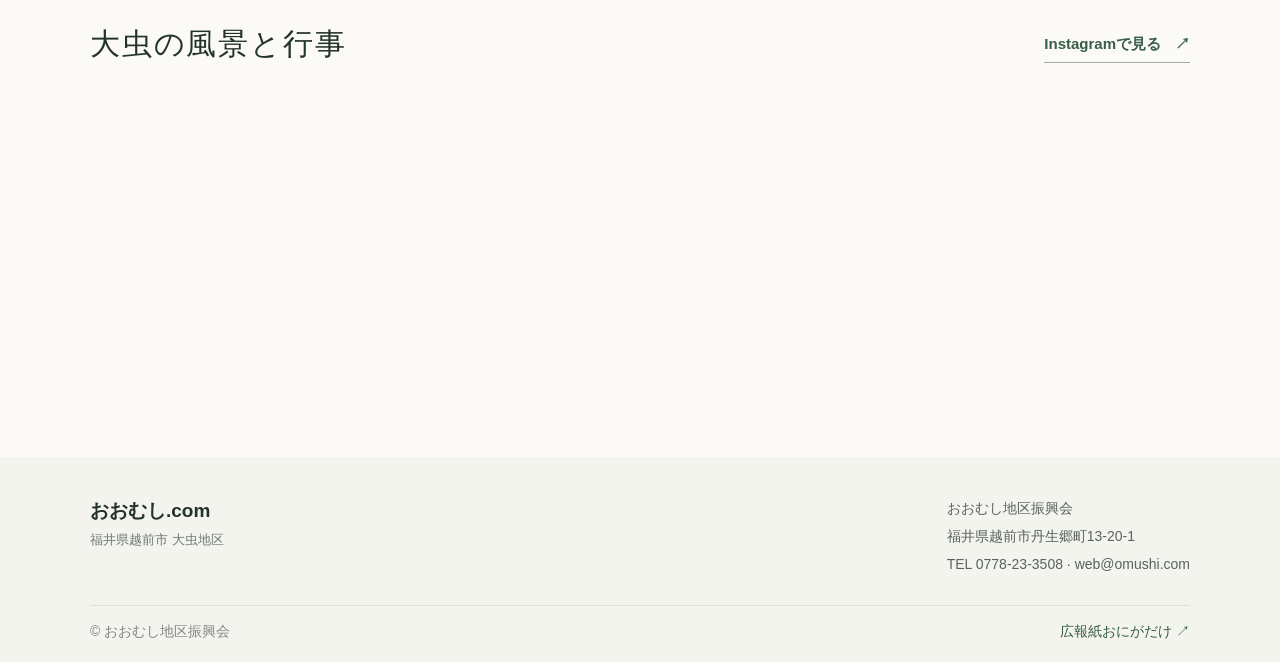
==== commit 57fe1ae7: "Use icon controls for home banner" ====
--- a/index.html
+++ b/index.html
@@ -25,7 +25,7 @@
     <section class="hero">
       <div class="hero-shade"></div>
       <div class="hero-content"><p class="eyebrow">FUKUI · ECHIZEN</p><h1>大虫の毎日を、<br>みんなでつなぐ。</h1><p>自然と歴史に育まれた、越前市大虫地区。<br>地域の行事や日々の風景をお届けします。</p><a class="button button-light" href="about.html">大虫地区について <span aria-hidden="true">→</span></a></div>
-      <div class="hero-controls"><button class="hero-previous" type="button" aria-label="前の写真">前へ</button><span class="hero-caption">大虫地区の写真（1 / 4）</span><button class="hero-next" type="button" aria-label="次の写真">次へ</button><button class="hero-toggle" type="button" aria-label="写真の自動切り替えを一時停止">一時停止</button></div>
+      <div class="hero-controls"><button class="hero-previous" type="button" aria-label="前の写真"><svg viewBox="0 0 24 24" aria-hidden="true" focusable="false"><path d="m15 5-7 7 7 7"/></svg></button><span class="hero-caption" aria-label="大虫地区の写真 1 / 4"><span class="hero-caption-label" aria-hidden="true">大虫地区の写真（</span><span class="hero-caption-count" aria-hidden="true">1 / 4</span><span class="hero-caption-label" aria-hidden="true">）</span></span><button class="hero-next" type="button" aria-label="次の写真"><svg viewBox="0 0 24 24" aria-hidden="true" focusable="false"><path d="m9 5 7 7-7 7"/></svg></button><button class="hero-toggle" type="button" aria-label="写真の自動切り替えを一時停止"><svg class="icon-pause" viewBox="0 0 24 24" aria-hidden="true" focusable="false"><path d="M8 5v14M16 5v14"/></svg><svg class="icon-play" viewBox="0 0 24 24" aria-hidden="true" focusable="false"><path d="m8 5 11 7-11 7z"/></svg></button></div>
     </section>
     <section class="intro wrap" aria-labelledby="intro-title">
       <div><p class="eyebrow green">WELCOME TO OMUSHI</p><h2 id="intro-title">こんにちは、<br>おおむし.comです。</h2></div>
--- a/assets/site.css
+++ b/assets/site.css
@@ -46,7 +46,11 @@
 .population-section .small-note a{color:var(--green);text-decoration:underline;text-underline-offset:3px}
 .hero-controls{position:absolute;right:max(24px,calc((100vw - 1100px)/2));bottom:18px;display:flex;align-items:center;gap:8px;z-index:1}
 .hero-controls .hero-caption{position:static;color:#fff}
-.hero-controls button{min-height:44px;padding:8px 13px;border:2px solid #fff;border-radius:3px;background:#243b2f;color:#fff;font:inherit;font-size:15px;font-weight:600;cursor:pointer}
+.hero-controls button{display:grid;place-items:center;flex:0 0 44px;width:44px;height:44px;padding:0;border:2px solid #fff;border-radius:3px;background:#243b2f;color:#fff;cursor:pointer}
+.hero-controls button svg{width:22px;height:22px;fill:none;stroke:currentColor;stroke-width:2.4;stroke-linecap:round;stroke-linejoin:round}
+.hero-controls .icon-play,.hero-controls .hero-toggle.is-paused .icon-pause{display:none}
+.hero-controls .hero-toggle.is-paused .icon-play{display:block}
+.hero-controls .hero-caption{order:-1;margin-right:4px}
 .hero-controls button:hover,.hero-controls button:focus-visible{background:#fff;color:#243b2f}
 .map-frame{width:100%;height:360px;margin:20px 0 8px;border:1px solid #9aa99b}
 .map-frame iframe{width:100%;height:100%;border:0}
@@ -70,6 +74,7 @@
 small,.brand small,.eyebrow,.hero-caption,.card-no,.footer-bottom,.document-list small,.archive-panel>span:last-child,.menu-toggle{font-size:14px}
 
 .small-note{font-size:14px!important}
+@media(max-width:520px){.hero-controls{flex-wrap:nowrap;gap:6px}.hero-controls .hero-caption{flex:1 1 auto;min-width:0;text-align:left;white-space:nowrap}.hero-caption-label{display:none}}
 
 
 
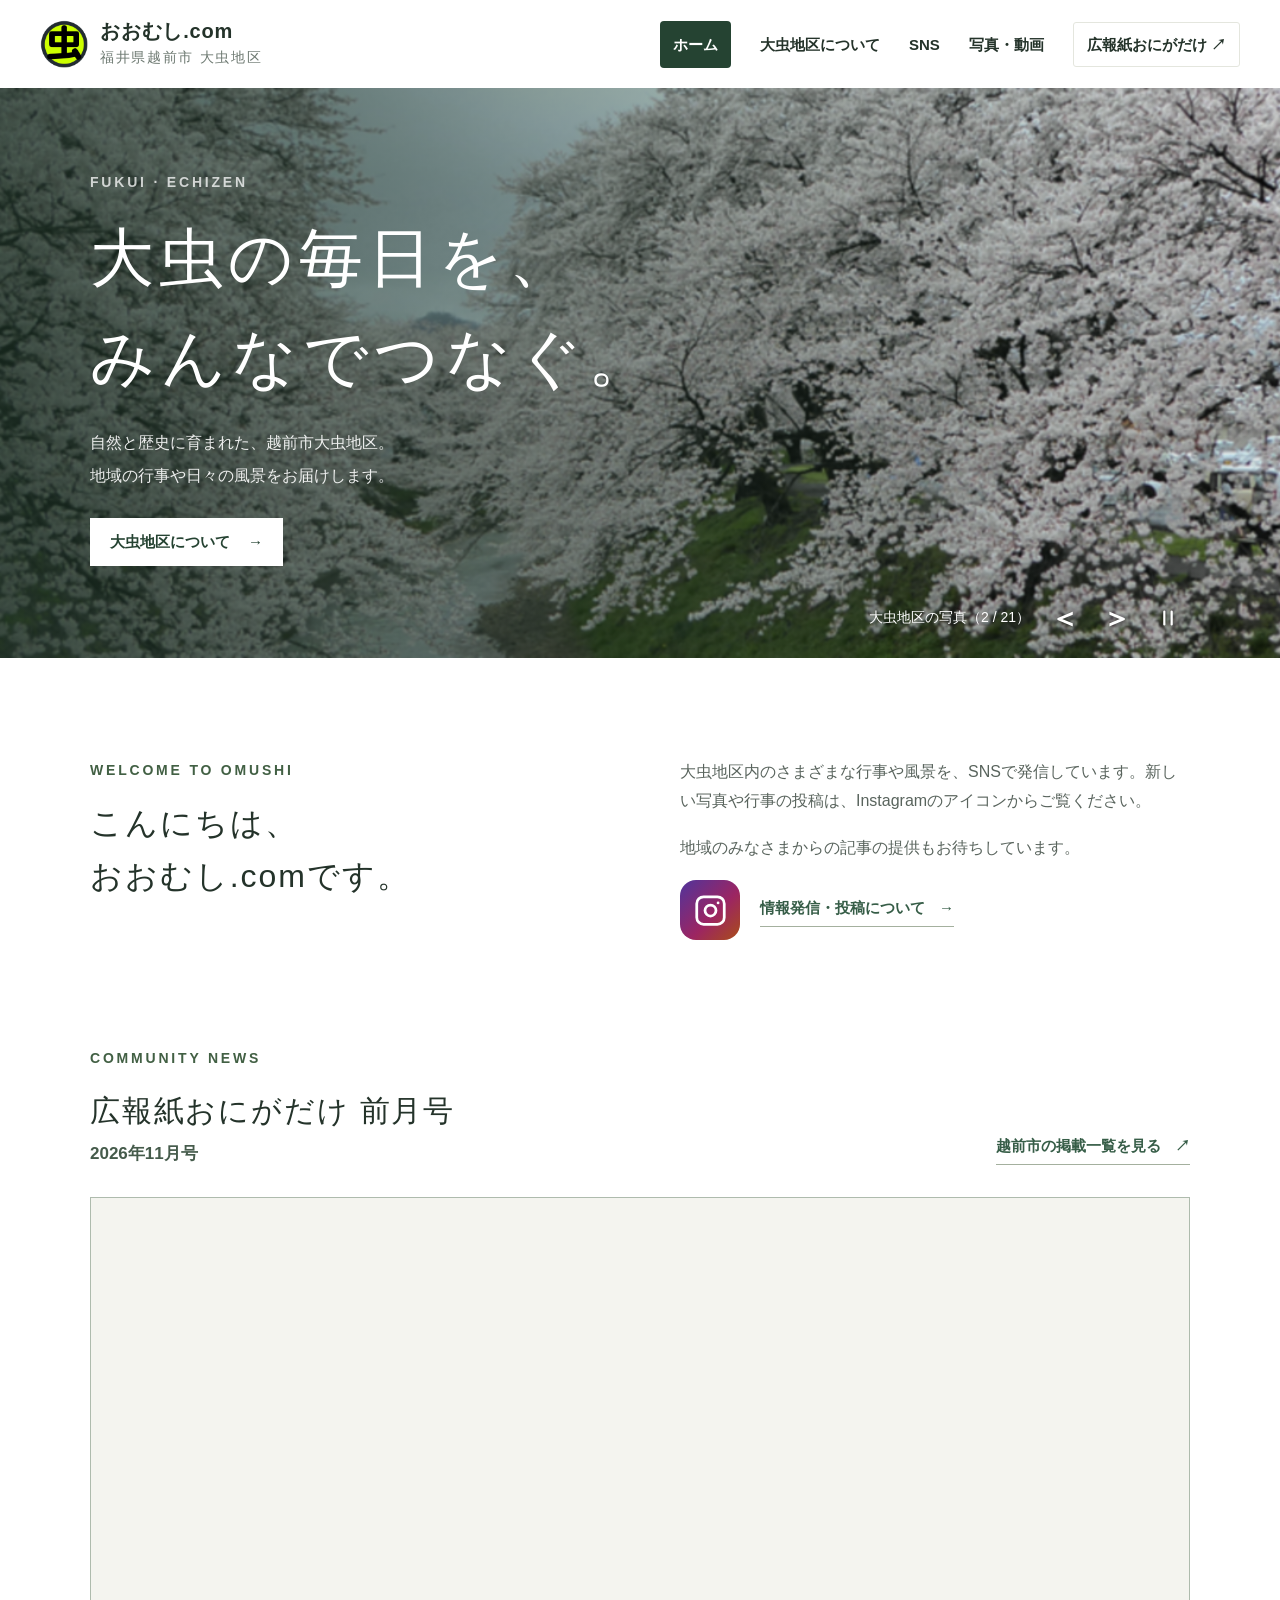
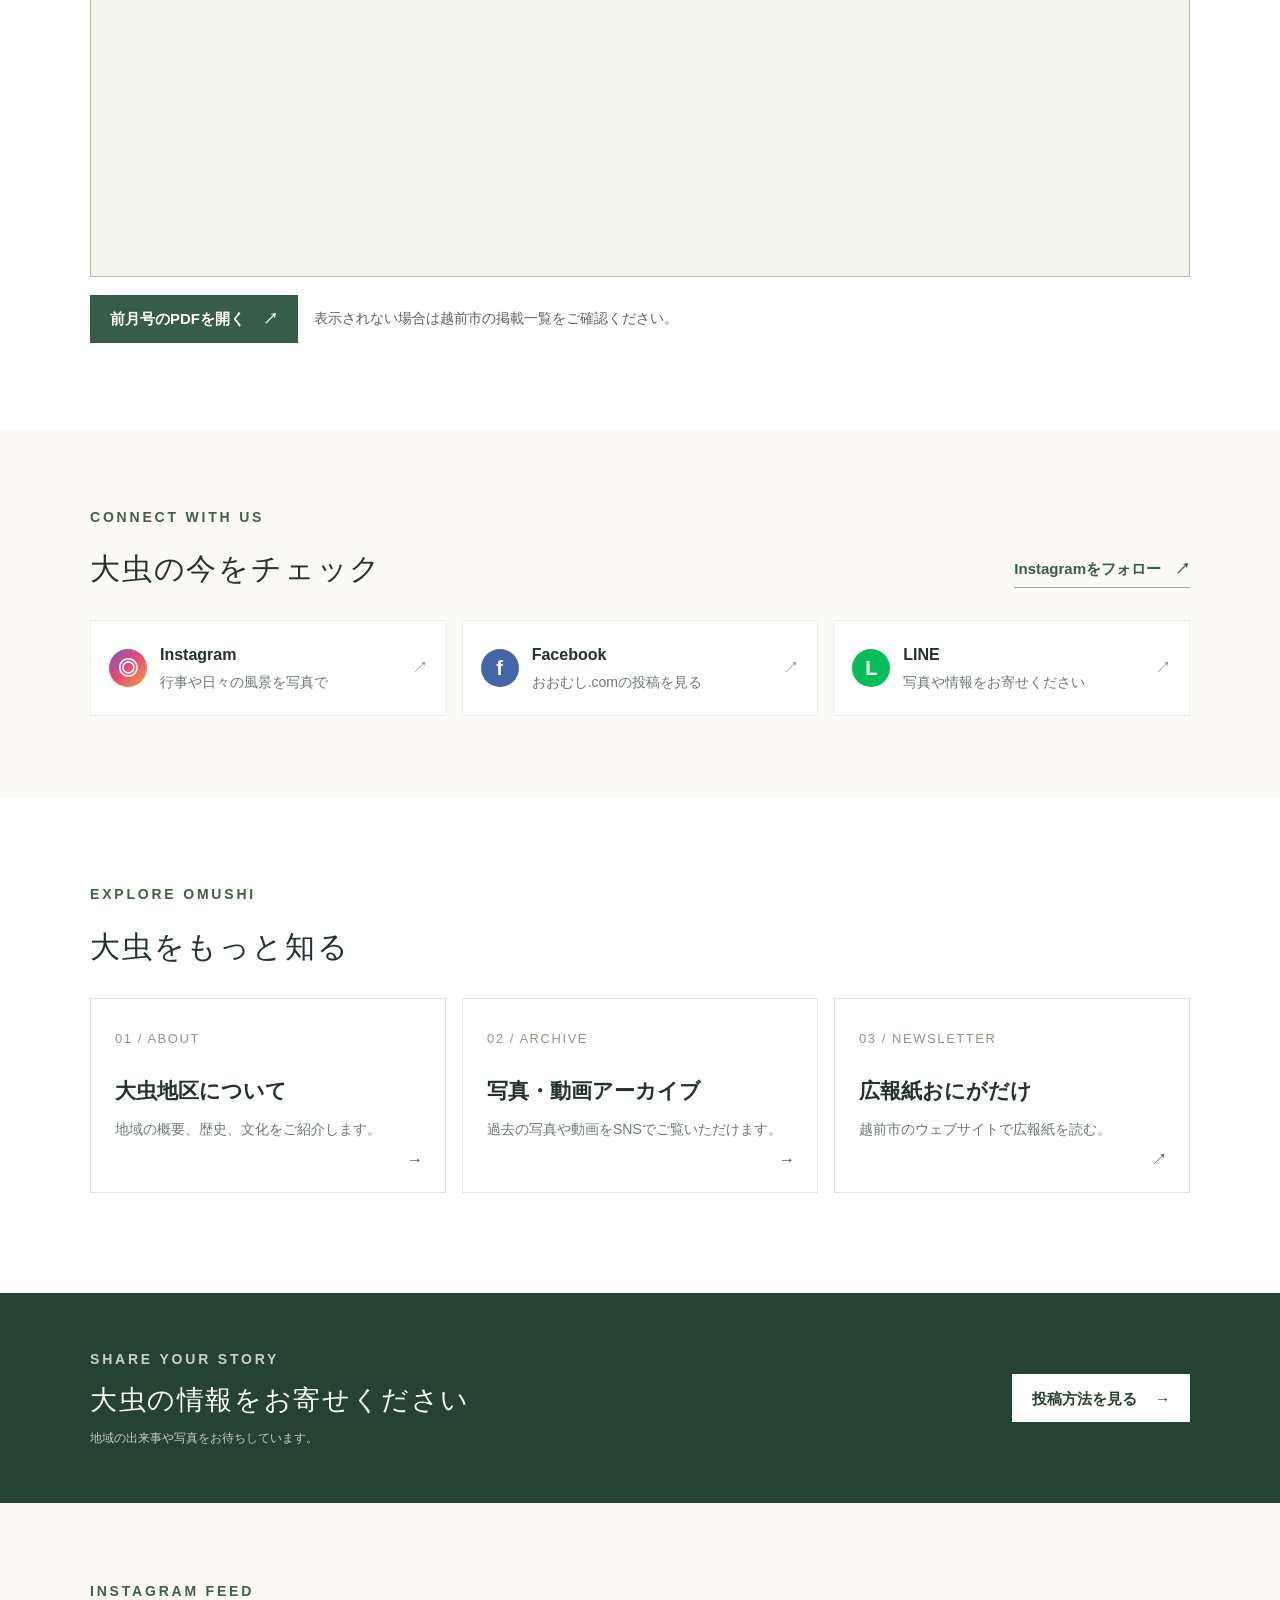
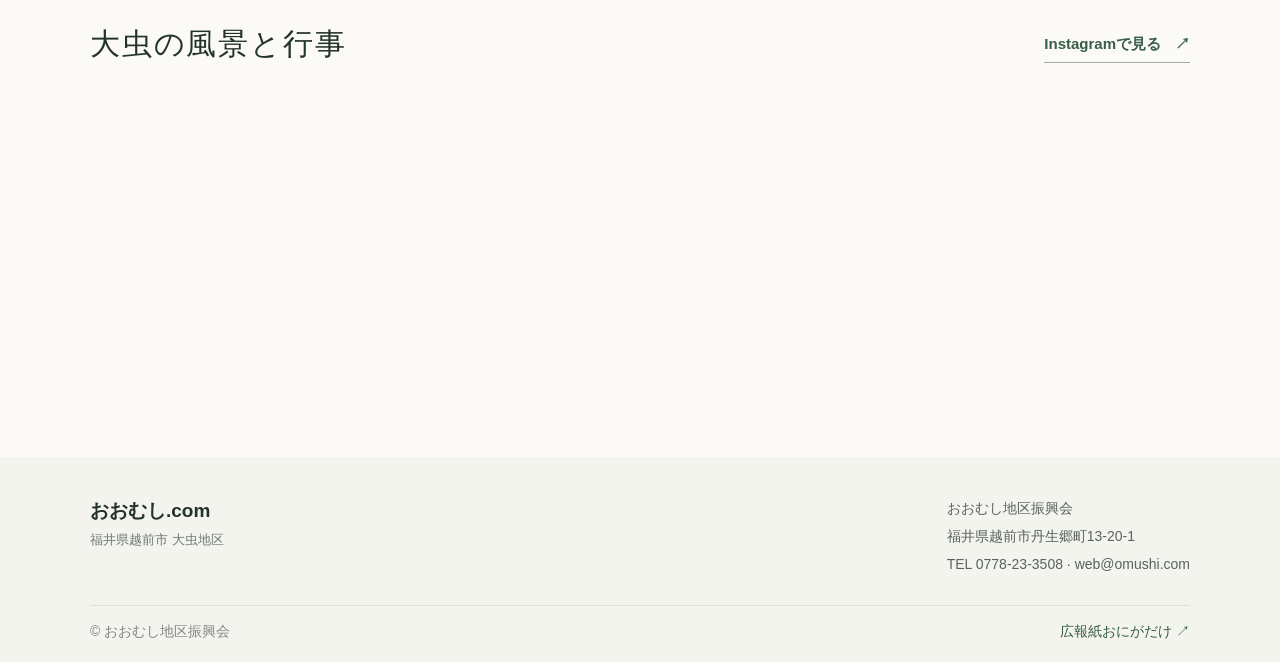
==== commit b5c69594: "Make banner controls transparent with angle icons" ====
--- a/index.html
+++ b/index.html
@@ -25,7 +25,7 @@
     <section class="hero">
       <div class="hero-shade"></div>
       <div class="hero-content"><p class="eyebrow">FUKUI · ECHIZEN</p><h1>大虫の毎日を、<br>みんなでつなぐ。</h1><p>自然と歴史に育まれた、越前市大虫地区。<br>地域の行事や日々の風景をお届けします。</p><a class="button button-light" href="about.html">大虫地区について <span aria-hidden="true">→</span></a></div>
-      <div class="hero-controls"><button class="hero-previous" type="button" aria-label="前の写真"><svg viewBox="0 0 24 24" aria-hidden="true" focusable="false"><path d="m15 5-7 7 7 7"/></svg></button><span class="hero-caption" aria-label="大虫地区の写真 1 / 4"><span class="hero-caption-label" aria-hidden="true">大虫地区の写真（</span><span class="hero-caption-count" aria-hidden="true">1 / 4</span><span class="hero-caption-label" aria-hidden="true">）</span></span><button class="hero-next" type="button" aria-label="次の写真"><svg viewBox="0 0 24 24" aria-hidden="true" focusable="false"><path d="m9 5 7 7-7 7"/></svg></button><button class="hero-toggle" type="button" aria-label="写真の自動切り替えを一時停止"><svg class="icon-pause" viewBox="0 0 24 24" aria-hidden="true" focusable="false"><path d="M8 5v14M16 5v14"/></svg><svg class="icon-play" viewBox="0 0 24 24" aria-hidden="true" focusable="false"><path d="m8 5 11 7-11 7z"/></svg></button></div>
+      <div class="hero-controls"><button class="hero-previous" type="button" aria-label="前の写真"><span aria-hidden="true">＜</span></button><span class="hero-caption" aria-label="大虫地区の写真 1 / 4"><span class="hero-caption-label" aria-hidden="true">大虫地区の写真（</span><span class="hero-caption-count" aria-hidden="true">1 / 4</span><span class="hero-caption-label" aria-hidden="true">）</span></span><button class="hero-next" type="button" aria-label="次の写真"><span aria-hidden="true">＞</span></button><button class="hero-toggle" type="button" aria-label="写真の自動切り替えを一時停止"><svg class="icon-pause" viewBox="0 0 24 24" aria-hidden="true" focusable="false"><path d="M8 5v14M16 5v14"/></svg><svg class="icon-play" viewBox="0 0 24 24" aria-hidden="true" focusable="false"><path d="m8 5 11 7-11 7z"/></svg></button></div>
     </section>
     <section class="intro wrap" aria-labelledby="intro-title">
       <div><p class="eyebrow green">WELCOME TO OMUSHI</p><h2 id="intro-title">こんにちは、<br>おおむし.comです。</h2></div>
--- a/assets/site.css
+++ b/assets/site.css
@@ -46,12 +46,14 @@
 .population-section .small-note a{color:var(--green);text-decoration:underline;text-underline-offset:3px}
 .hero-controls{position:absolute;right:max(24px,calc((100vw - 1100px)/2));bottom:18px;display:flex;align-items:center;gap:8px;z-index:1}
 .hero-controls .hero-caption{position:static;color:#fff}
-.hero-controls button{display:grid;place-items:center;flex:0 0 44px;width:44px;height:44px;padding:0;border:2px solid #fff;border-radius:3px;background:#243b2f;color:#fff;cursor:pointer}
+.hero-controls button{display:grid;place-items:center;flex:0 0 44px;width:44px;height:44px;padding:0;border:0;background:transparent;color:#fff;cursor:pointer;filter:drop-shadow(0 1px 2px #0009)}
+.hero-controls button span{font-family:var(--sans);font-size:29px;font-weight:700;line-height:1}
 .hero-controls button svg{width:22px;height:22px;fill:none;stroke:currentColor;stroke-width:2.4;stroke-linecap:round;stroke-linejoin:round}
 .hero-controls .icon-play,.hero-controls .hero-toggle.is-paused .icon-pause{display:none}
 .hero-controls .hero-toggle.is-paused .icon-play{display:block}
 .hero-controls .hero-caption{order:-1;margin-right:4px}
-.hero-controls button:hover,.hero-controls button:focus-visible{background:#fff;color:#243b2f}
+.hero-controls button:hover{opacity:.75}
+.hero-controls button:focus-visible{outline:3px solid #fff;outline-offset:1px}
 .map-frame{width:100%;height:360px;margin:20px 0 8px;border:1px solid #9aa99b}
 .map-frame iframe{width:100%;height:100%;border:0}
 .social-embeds{max-width:100%}
